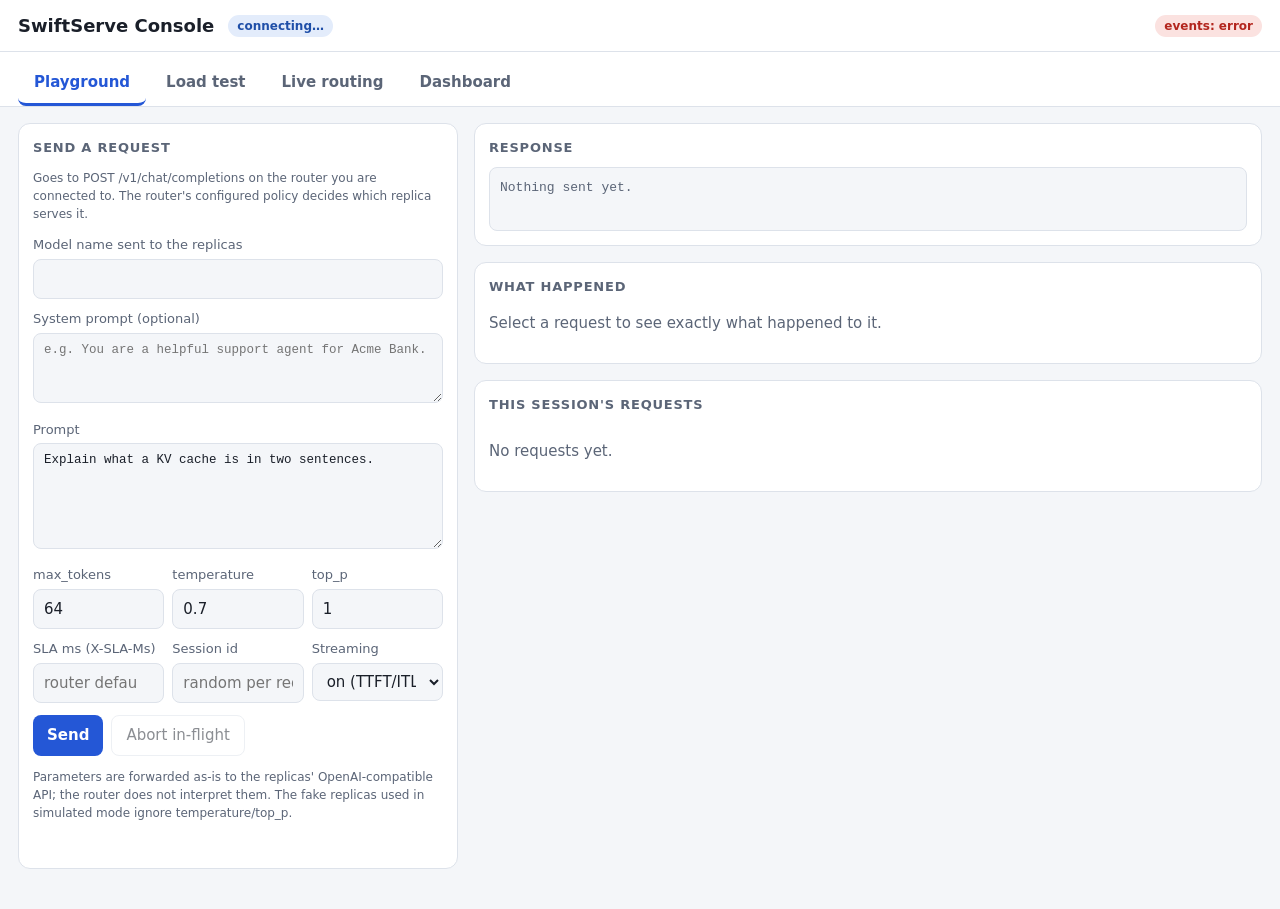
==== swiftserve/ui/index.html @ 63b013a9 "Add live routing console: event bus, telemetry, dashboard API, UI, dev launcher, tests Structured ro" ====
<!doctype html>
<html lang="en">
<head>
<meta charset="utf-8">
<meta name="viewport" content="width=device-width, initial-scale=1">
<title>SwiftServe Console</title>
<link rel="icon" href="data:image/svg+xml,%3Csvg xmlns='http://www.w3.org/2000/svg' viewBox='0 0 16 16'%3E%3Crect width='16' height='16' rx='3' fill='%232457d6'/%3E%3C/svg%3E">
<link rel="stylesheet" href="styles.css">
</head>
<body>
<header class="top">
  <h1>SwiftServe Console</h1>
  <span id="mode" class="badge badge-info">connecting…</span>
  <span id="meta" class="muted small"></span>
  <span class="spacer"></span>
  <span id="conn" class="badge badge-info" role="status">events: connecting…</span>
</header>

<div id="auth-box" class="banner banner-warn" hidden>
  <strong>This router requires an API token.</strong>
  <input id="auth-token" type="password" placeholder="SWIFTSERVE_API_TOKEN" autocomplete="off" aria-label="API token">
  <button id="auth-save" class="primary">Connect</button>
  <span class="muted small">Kept in memory only; never stored by this page.</span>
</div>

<nav id="tabs" role="tablist" aria-label="Console sections"></nav>

<main>
  <div id="panel-playground" role="tabpanel" aria-labelledby="tab-playground" hidden></div>
  <div id="panel-loadtest" role="tabpanel" aria-labelledby="tab-loadtest" hidden></div>
  <div id="panel-routing" role="tabpanel" aria-labelledby="tab-routing" hidden></div>
  <div id="panel-dashboard" role="tabpanel" aria-labelledby="tab-dashboard" hidden></div>
</main>

<noscript>This console needs JavaScript.</noscript>
<script type="module" src="js/main.js"></script>
</body>
</html>
---- swiftserve/ui/styles.css ----
:root {
  --bg: #f4f6f9; --card: #ffffff; --ink: #1a1f29; --muted: #5b6577; --line: #dde2ea; --accent: #2457d6; --accent-ink: #fff;
  --ok: #137a43; --ok-bg: #dff3e7; --warn: #8a5a00; --warn-bg: #fbefd2; --bad: #b3261e; --bad-bg: #fbe2e0; --info: #1f4fa8; --info-bg: #e3ecfb;
  --r0: #2b6cb0; --r1: #c27c14; --r2: #2f855a; --r3: #805ad5; --r4: #c05621; --r5: #0f766e; --r6: #be185d; --r7: #4a5568;
  --mono: ui-monospace, SFMono-Regular, Menlo, Consolas, monospace;
}
@media (prefers-color-scheme: dark) {
  :root {
    --bg: #11141a; --card: #1a1f28; --ink: #e8ebf0; --muted: #9aa4b5; --line: #2b3240; --accent: #6c9bff; --accent-ink: #0c1220;
    --ok: #62d69b; --ok-bg: #153427; --warn: #f0c36a; --warn-bg: #3a2f14; --bad: #ff8f87; --bad-bg: #3d1d1b; --info: #8fb3ff; --info-bg: #1a2b4d;
    --r0: #6cb0ff; --r1: #f0b95a; --r2: #6fd6a0; --r3: #b79bff; --r4: #ff9e6a; --r5: #4fd1c5; --r6: #f472b6; --r7: #a8b3c7;
  }
}
* { box-sizing: border-box; }
[hidden] { display: none !important; }
html { color-scheme: light dark; }
body { margin: 0; background: var(--bg); color: var(--ink); font: 15px/1.5 system-ui, -apple-system, "Segoe UI", Roboto, sans-serif; }
code, .mono { font-family: var(--mono); font-size: 0.9em; }
h1 { font-size: 18px; margin: 0; } h2 { font-size: 13px; text-transform: uppercase; letter-spacing: .06em; color: var(--muted); margin: 0 0 10px; }
h3 { font-size: 15px; margin: 0; } h4 { font-size: 12px; text-transform: uppercase; letter-spacing: .05em; color: var(--muted); margin: 14px 0 6px; }
.muted { color: var(--muted); } .small { font-size: 12px; } .bad { color: var(--bad); } .spacer { flex: 1; }

header.top { display: flex; flex-wrap: wrap; gap: 8px 14px; align-items: center; padding: 12px 18px; background: var(--card); border-bottom: 1px solid var(--line); }
#tabs { display: flex; gap: 4px; padding: 10px 18px 0; border-bottom: 1px solid var(--line); background: var(--card); overflow-x: auto; }
#tabs button { border: 0; background: transparent; color: var(--muted); padding: 9px 16px; font: inherit; font-weight: 600; cursor: pointer; border-bottom: 3px solid transparent; white-space: nowrap; }
#tabs button[aria-selected=true] { color: var(--accent); border-bottom-color: var(--accent); }
main { max-width: 1480px; margin: 0 auto; padding: 16px 18px 40px; }
button:focus-visible, input:focus-visible, select:focus-visible, textarea:focus-visible, tr:focus-visible { outline: 2px solid var(--accent); outline-offset: 2px; }

.card { background: var(--card); border: 1px solid var(--line); border-radius: 12px; padding: 14px; min-width: 0; }
.card-head { display: flex; flex-wrap: wrap; gap: 8px 12px; align-items: center; margin-bottom: 8px; } .card-head h2, .card-head h3 { margin: 0; flex: 1; }
.split { display: grid; grid-template-columns: minmax(300px, 440px) 1fr; gap: 16px; align-items: start; }
.split2 { display: grid; grid-template-columns: 1fr 1fr; gap: 16px; margin-top: 16px; }
.stack { display: flex; flex-direction: column; gap: 16px; min-width: 0; }
@media (max-width: 960px) { .split, .split2 { grid-template-columns: 1fr; } }

label { display: block; font-size: 13px; color: var(--muted); margin: 10px 0 4px; } label.inline { display: inline-flex; gap: 6px; align-items: center; margin: 0; }
input[type=text], input[type=number], input[type=password], select, textarea { width: 100%; padding: 8px 10px; border-radius: 8px; border: 1px solid var(--line); background: var(--bg); color: var(--ink); font: inherit; }
textarea { resize: vertical; font-family: var(--mono); font-size: 12.5px; line-height: 1.4; }
.grid3 { display: grid; grid-template-columns: repeat(3, 1fr); gap: 8px; }
.row-actions { display: flex; flex-wrap: wrap; gap: 8px; margin-top: 12px; }
button { font: inherit; border-radius: 8px; padding: 8px 14px; cursor: pointer; }
button.primary { background: var(--accent); color: var(--accent-ink); border: 0; font-weight: 700; }
button.ghost { background: transparent; color: var(--ink); border: 1px solid var(--line); }
button.small { padding: 4px 10px; font-size: 12px; }
button[disabled] { opacity: .5; cursor: not-allowed; }
.status { min-height: 20px; font-size: 13px; color: var(--muted); margin-top: 8px; } .status.bad { color: var(--bad); }
.output { white-space: pre-wrap; font-family: var(--mono); font-size: 13px; background: var(--bg); border: 1px solid var(--line); border-radius: 8px; padding: 10px; min-height: 64px; max-height: 280px; overflow: auto; }

.badge { display: inline-block; font-size: 12px; font-weight: 700; padding: 2px 9px; border-radius: 999px; }
.badge-ok { background: var(--ok-bg); color: var(--ok); } .badge-warn { background: var(--warn-bg); color: var(--warn); }
.badge-bad { background: var(--bad-bg); color: var(--bad); } .badge-info { background: var(--info-bg); color: var(--info); }
.chip { display: inline-block; min-width: 30px; text-align: center; padding: 1px 8px; border-radius: 6px; font-size: 12px; font-weight: 700; color: #fff; white-space: nowrap; }
.chip-none { background: transparent; color: var(--muted); border: 1px dashed var(--line); }
.banner { padding: 9px 14px; border-radius: 10px; margin: 0 0 8px; font-size: 14px; display: flex; flex-wrap: wrap; gap: 8px; align-items: center; }
.banner-sim { background: var(--warn-bg); color: var(--warn); } .banner-live { background: var(--ok-bg); color: var(--ok); } .banner-warn { background: var(--warn-bg); color: var(--warn); }
#auth-box { margin: 10px 18px; } #auth-box input { max-width: 280px; }

table { border-collapse: collapse; width: 100%; font-size: 13px; }
th, td { text-align: left; padding: 6px 8px; border-bottom: 1px solid var(--line); vertical-align: top; }
table.grid thead th { color: var(--muted); font-size: 12px; font-weight: 600; white-space: nowrap; }
table.grid td { white-space: nowrap; } table.grid td.why, table.grid td.note, td.ans { white-space: normal; }
td.ans { max-width: 260px; overflow: hidden; text-overflow: ellipsis; white-space: nowrap; color: var(--muted); }
td.num { text-align: right; font-family: var(--mono); } tr.selected { background: var(--info-bg); } tr.rowbad td { color: var(--bad); }
tr[tabindex] { cursor: pointer; }
.tablewrap { overflow-x: auto; max-height: 440px; overflow-y: auto; }
table.kv th { width: 210px; color: var(--muted); font-weight: 600; font-size: 12.5px; } table.kv td.src { width: 70px; } table.kv td.note { color: var(--muted); font-size: 12px; }
.src-tag { font-size: 10.5px; font-weight: 700; padding: 1px 6px; border-radius: 4px; text-transform: uppercase; letter-spacing: .04em; }
.src-router { background: var(--info-bg); color: var(--info); } .src-browser { background: var(--warn-bg); color: var(--warn); }
.detail-head { display: flex; flex-wrap: wrap; gap: 8px; align-items: center; margin-bottom: 8px; } .rid { word-break: break-all; }
.attempts { display: inline-flex; flex-wrap: wrap; gap: 6px; } .decision { margin: 4px 0 8px; }
.errbox { margin-top: 10px; padding: 9px 12px; border-radius: 8px; background: var(--bad-bg); color: var(--bad); }

.stats { display: grid; grid-template-columns: repeat(auto-fill, minmax(130px, 1fr)); gap: 8px; margin-top: 10px; } .stats.big { margin: 0 0 16px; grid-template-columns: repeat(auto-fill, minmax(120px, 1fr)); }
.stats.big .stat-v { font-size: 16px; overflow-wrap: anywhere; }
.stat { background: var(--bg); border: 1px solid var(--line); border-radius: 10px; padding: 8px 10px; } .stat-v { font-size: 18px; font-weight: 700; font-family: var(--mono); } .stat-l { font-size: 11.5px; color: var(--muted); }
.stat.ok .stat-v { color: var(--ok); } .stat.bad .stat-v { color: var(--bad); }
.progress { height: 10px; background: var(--line); border-radius: 6px; overflow: hidden; } .progress i { display: block; height: 100%; background: var(--accent); transition: width .15s; }

.distrow { display: grid; grid-template-columns: auto 1fr; gap: 4px 10px; align-items: center; margin: 8px 0; } .distlabel { min-width: 40px; }
.bars { position: relative; height: 14px; background: var(--bg); border-radius: 7px; overflow: hidden; } .bar { position: absolute; left: 0; top: 0; height: 100%; } .bar.srv { height: 100%; opacity: 1; }
.distnum { grid-column: 2; font-size: 12px; color: var(--muted); }

.replica-grid { display: grid; grid-template-columns: repeat(auto-fill, minmax(330px, 1fr)); gap: 16px; margin-bottom: 16px; } .card.replica { border-top: 4px solid var(--line); }
.meter { margin: 6px 0; } .meter-track { height: 9px; background: var(--bg); border: 1px solid var(--line); border-radius: 5px; overflow: hidden; } .meter-track i { display: block; height: 100%; background: var(--accent); }
.meter.gpu .meter-track i { background: var(--ok); } .meter-label { font-size: 12px; color: var(--muted); }
.unavail { font-weight: 600; color: var(--warn); } dl.kvl { display: grid; grid-template-columns: auto 1fr; gap: 2px 12px; margin: 0; font-size: 13px; } dl.kvl dt { color: var(--muted); } dl.kvl dd { margin: 0; text-align: right; font-family: var(--mono); }
.spark { width: 100%; height: 46px; display: block; background: var(--bg); border-radius: 6px; }
ul.plain { list-style: none; padding: 0; margin: 0; font-size: 13px; } ul.plain li { padding: 4px 0; border-bottom: 1px solid var(--line); }

/* routing diagram */
.diagram { overflow-x: auto; } .diagram svg { width: 100%; min-width: 760px; height: auto; display: block; }
.node rect { fill: var(--card); stroke: var(--line); stroke-width: 1.5; } .router-frame { fill: var(--bg); stroke: var(--accent); stroke-width: 2; stroke-dasharray: 6 4; }
.n-title { font-size: 13.5px; font-weight: 700; fill: var(--ink); } .n-sub { font-size: 11.5px; fill: var(--muted); } .n-count { font-size: 20px; font-weight: 800; fill: var(--ink); font-family: var(--mono); }
.n-replica rect { stroke-width: 2.5; } .n-replica rect.busy { fill: color-mix(in srgb, var(--accent) 10%, var(--card)); } .n-replica rect.retry { stroke: var(--warn); stroke-width: 4; }
.edge { fill: none; stroke: var(--line); stroke-width: 2.5; } .edge-r { opacity: .8; }
.health { stroke: none; } .health.up { fill: var(--ok); } .health.down { fill: var(--bad); } .health.unknown { fill: var(--muted); }
rect.pulse { animation: pulse .5s ease-out; } @keyframes pulse { 0% { stroke: var(--accent); stroke-width: 5; } 100% { stroke-width: 1.5; } }
.particle { stroke: var(--card); stroke-width: 1.5; }
@media (prefers-reduced-motion: reduce) { rect.pulse { animation: none; } }

/* timeline */
.timeline { font-size: 12px; } .tlegend { margin-bottom: 8px; color: var(--muted); } .trow { display: grid; grid-template-columns: 250px 1fr; gap: 10px; align-items: center; margin: 3px 0; }
.tlabel { white-space: nowrap; overflow: hidden; text-overflow: ellipsis; } .track { position: relative; height: 14px; background: var(--bg); border-radius: 4px; }
.seg { position: absolute; top: 0; height: 100%; border-radius: 3px; display: inline-block; min-width: 3px; } .tlegend .seg { position: static; width: 14px; height: 10px; margin: 0 2px; vertical-align: middle; }
.seg-route { background: var(--muted); } .seg-wait { background: var(--accent); } .seg-decode { background: var(--ok); } .seg-fail { background: var(--bad); } .seg-retry { background: var(--warn); }
@media (max-width: 700px) { .trow { grid-template-columns: 1fr; } }
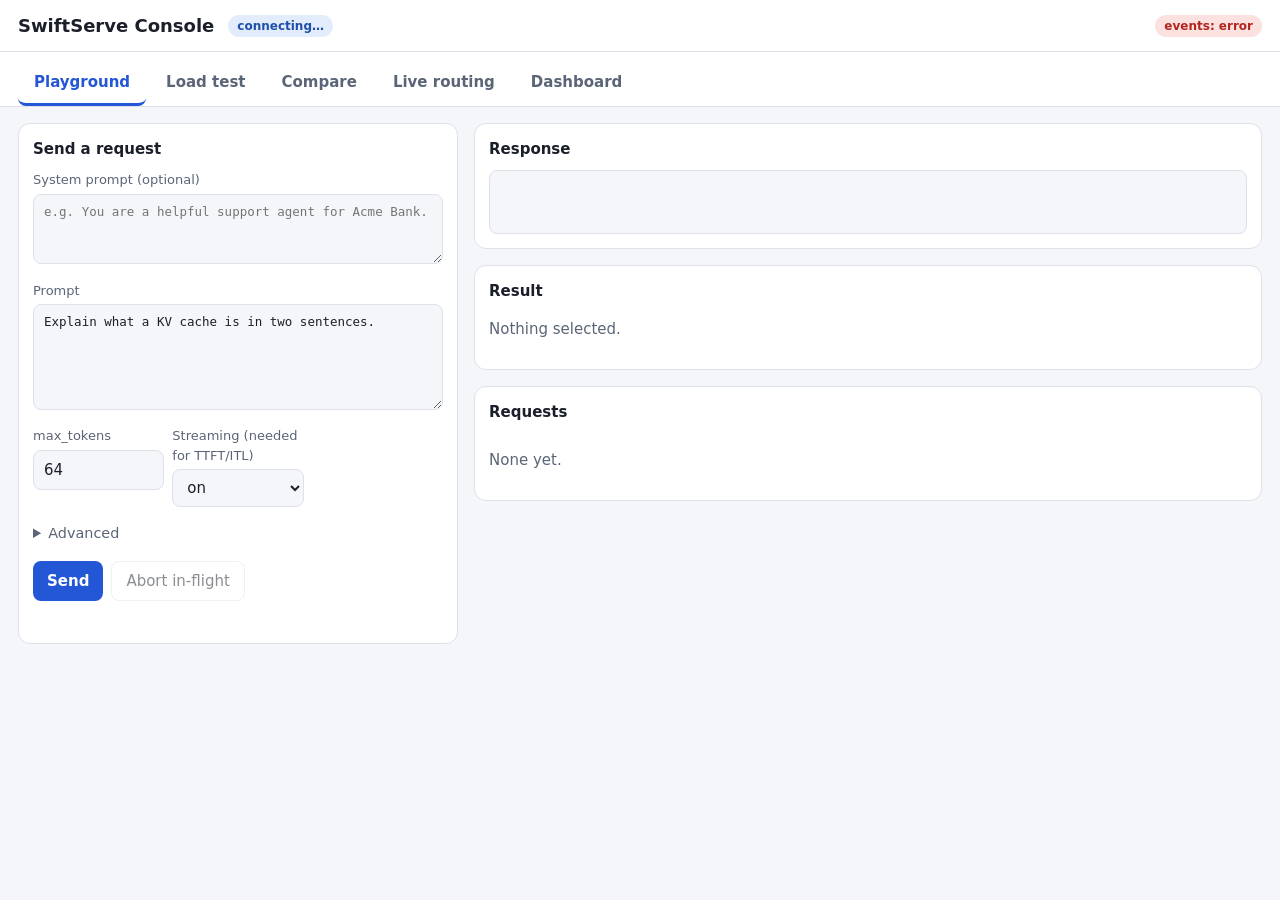
==== commit d0df5f59: "Add Compare tab and guarded runtime policy switch for side-by-side policy comparison POST /api/polic" ====
--- a/swiftserve/ui/index.html
+++ b/swiftserve/ui/index.html
@@ -28,6 +28,7 @@
 <main>
   <div id="panel-playground" role="tabpanel" aria-labelledby="tab-playground" hidden></div>
   <div id="panel-loadtest" role="tabpanel" aria-labelledby="tab-loadtest" hidden></div>
+  <div id="panel-compare" role="tabpanel" aria-labelledby="tab-compare" hidden></div>
   <div id="panel-routing" role="tabpanel" aria-labelledby="tab-routing" hidden></div>
   <div id="panel-dashboard" role="tabpanel" aria-labelledby="tab-dashboard" hidden></div>
 </main>
--- a/swiftserve/ui/styles.css
+++ b/swiftserve/ui/styles.css
@@ -16,8 +16,8 @@
 html { color-scheme: light dark; }
 body { margin: 0; background: var(--bg); color: var(--ink); font: 15px/1.5 system-ui, -apple-system, "Segoe UI", Roboto, sans-serif; }
 code, .mono { font-family: var(--mono); font-size: 0.9em; }
-h1 { font-size: 18px; margin: 0; } h2 { font-size: 13px; text-transform: uppercase; letter-spacing: .06em; color: var(--muted); margin: 0 0 10px; }
-h3 { font-size: 15px; margin: 0; } h4 { font-size: 12px; text-transform: uppercase; letter-spacing: .05em; color: var(--muted); margin: 14px 0 6px; }
+h1 { font-size: 18px; margin: 0; } h2 { font-size: 15px; font-weight: 600; margin: 0 0 10px; }
+h3 { font-size: 15px; margin: 0; } h4 { font-size: 13px; font-weight: 600; margin: 14px 0 6px; }
 .muted { color: var(--muted); } .small { font-size: 12px; } .bad { color: var(--bad); } .spacer { flex: 1; }
 
 header.top { display: flex; flex-wrap: wrap; gap: 8px 14px; align-items: center; padding: 12px 18px; background: var(--card); border-bottom: 1px solid var(--line); }
@@ -105,3 +105,19 @@
 .seg { position: absolute; top: 0; height: 100%; border-radius: 3px; display: inline-block; min-width: 3px; } .tlegend .seg { position: static; width: 14px; height: 10px; margin: 0 2px; vertical-align: middle; }
 .seg-route { background: var(--muted); } .seg-wait { background: var(--accent); } .seg-decode { background: var(--ok); } .seg-fail { background: var(--bad); } .seg-retry { background: var(--warn); }
 @media (max-width: 700px) { .trow { grid-template-columns: 1fr; } }
+
+/* Collapsed secondary content ("Advanced", "All details"): visible but out of the way. */
+details.more { margin-top: .75rem; }
+details.more > summary { cursor: pointer; color: var(--muted, #8b93a3); font-size: .9rem; padding: .25rem 0; }
+details.more[open] > summary { margin-bottom: .5rem; }
+
+/* Compare tab */
+.checks { display: flex; flex-wrap: wrap; gap: .25rem 1rem; margin-bottom: .5rem; }
+label.check { display: inline-flex; align-items: center; gap: .3rem; font-size: .95rem; }
+.cmpbars { margin: .9rem 0 .5rem; }
+.cmprow { display: grid; grid-template-columns: 9.5rem 1fr 4.5rem; gap: .5rem; align-items: center; margin: .25rem 0; font-size: .9rem; }
+.cmpbar { height: .7rem; background: var(--panel2, rgba(128,128,128,.15)); border-radius: 4px; overflow: hidden; }
+.cmpbar > i { display: block; height: 100%; }
+.cmpval { text-align: right; font-variant-numeric: tabular-nums; }
+td.best { font-weight: 700; color: var(--accent); }
+.verdict { margin: .75rem 0; font-weight: 600; }
